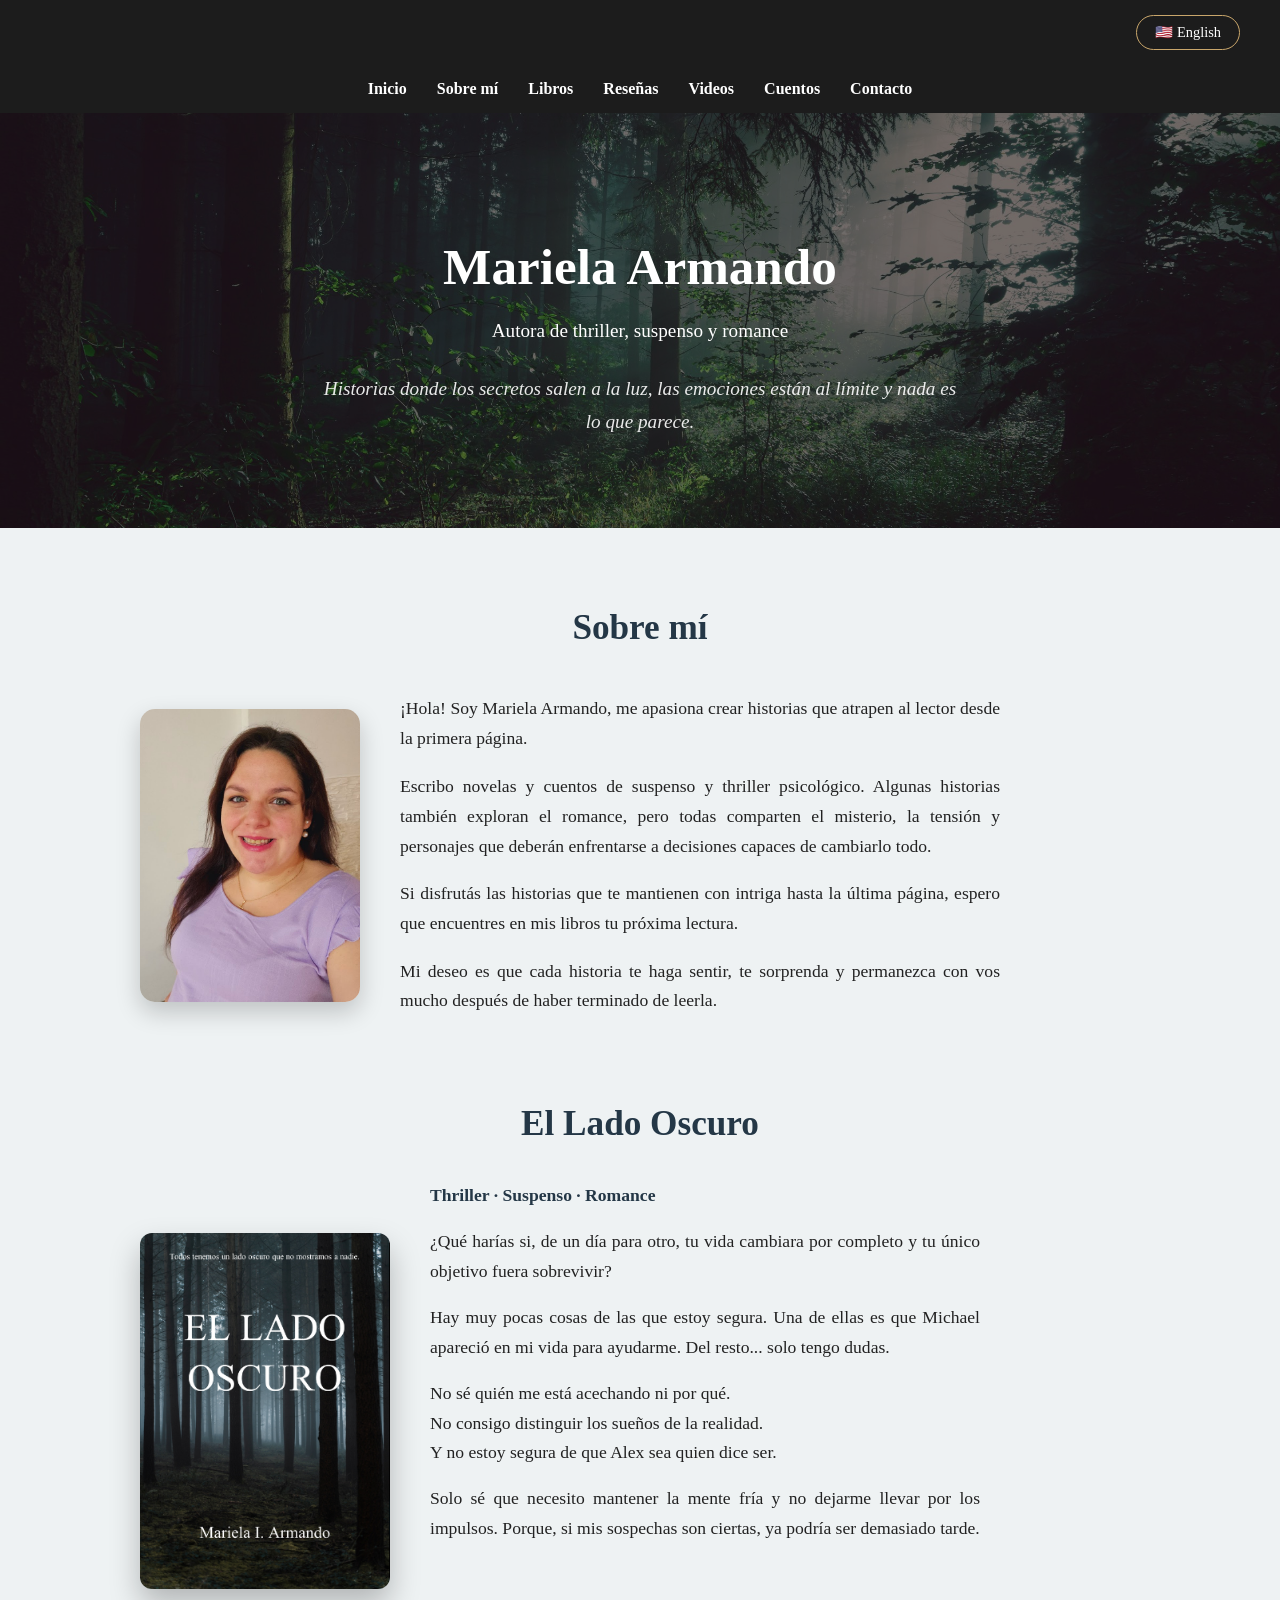
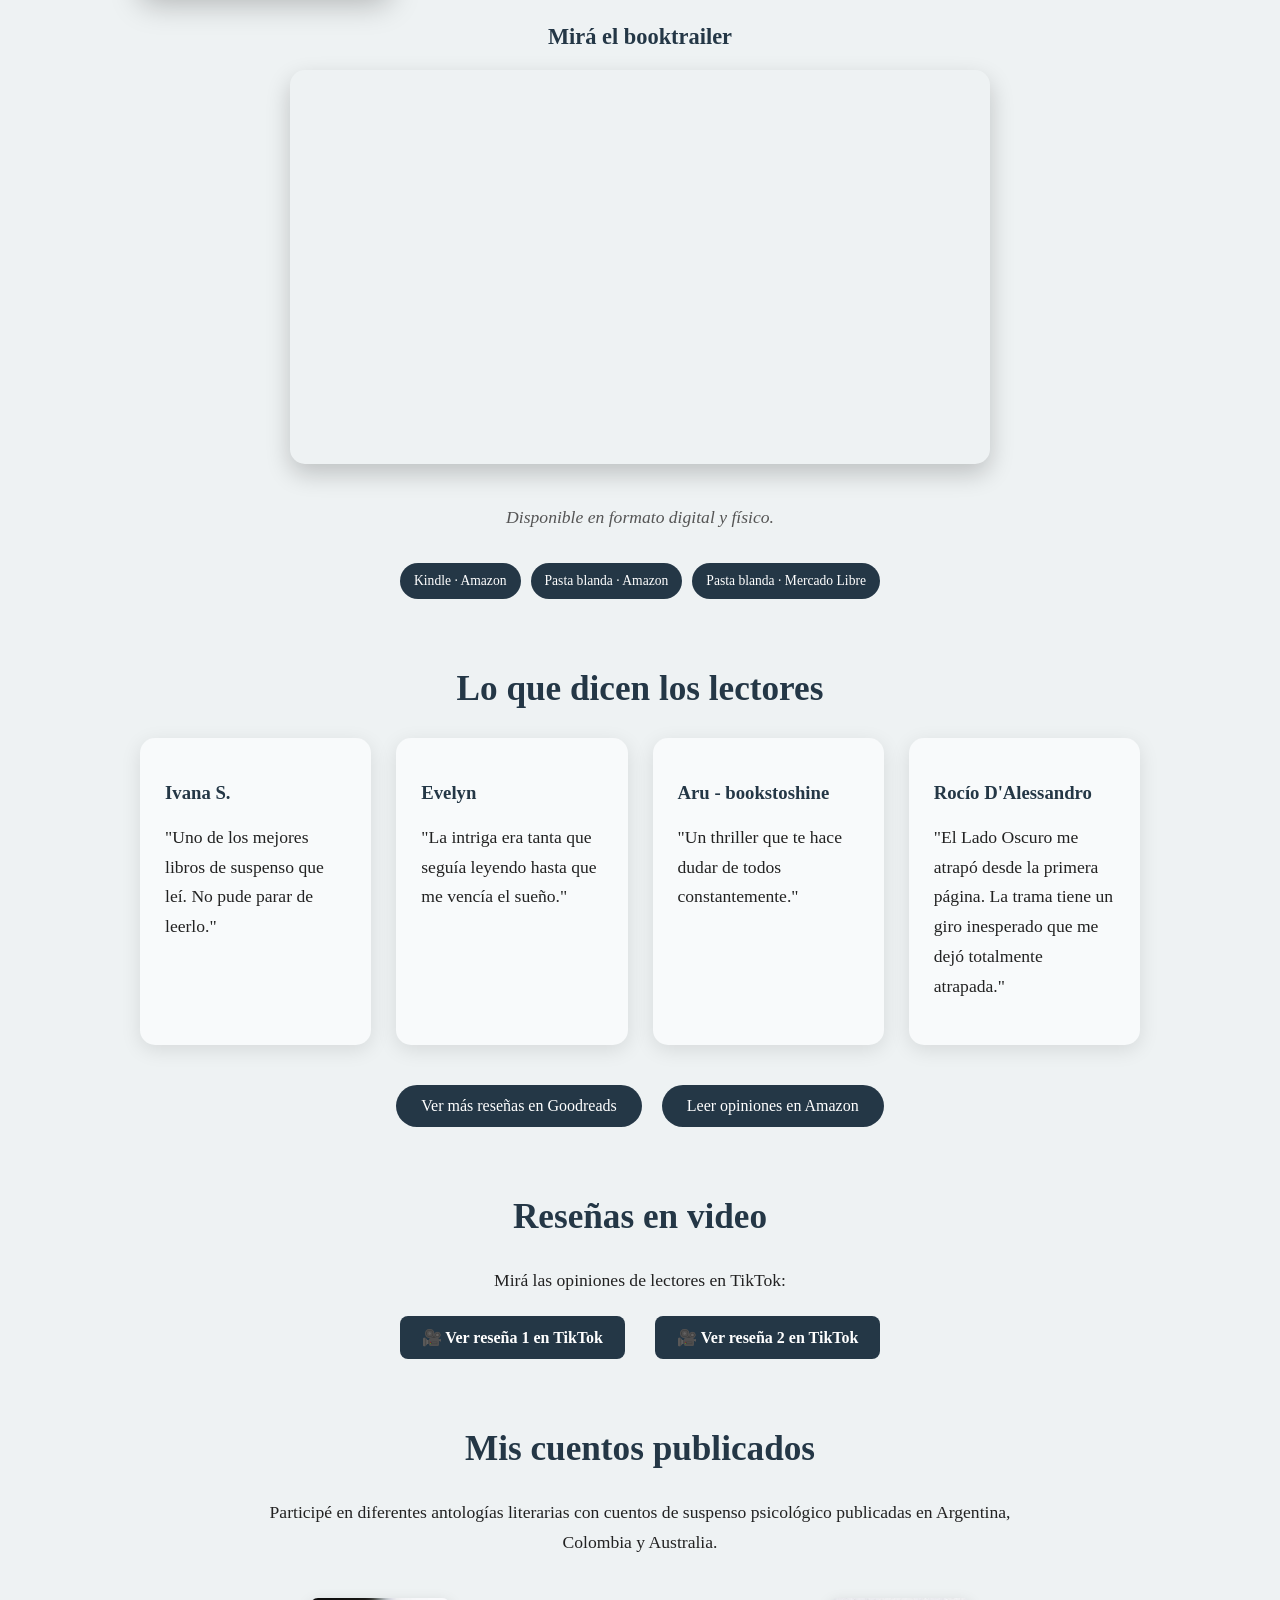
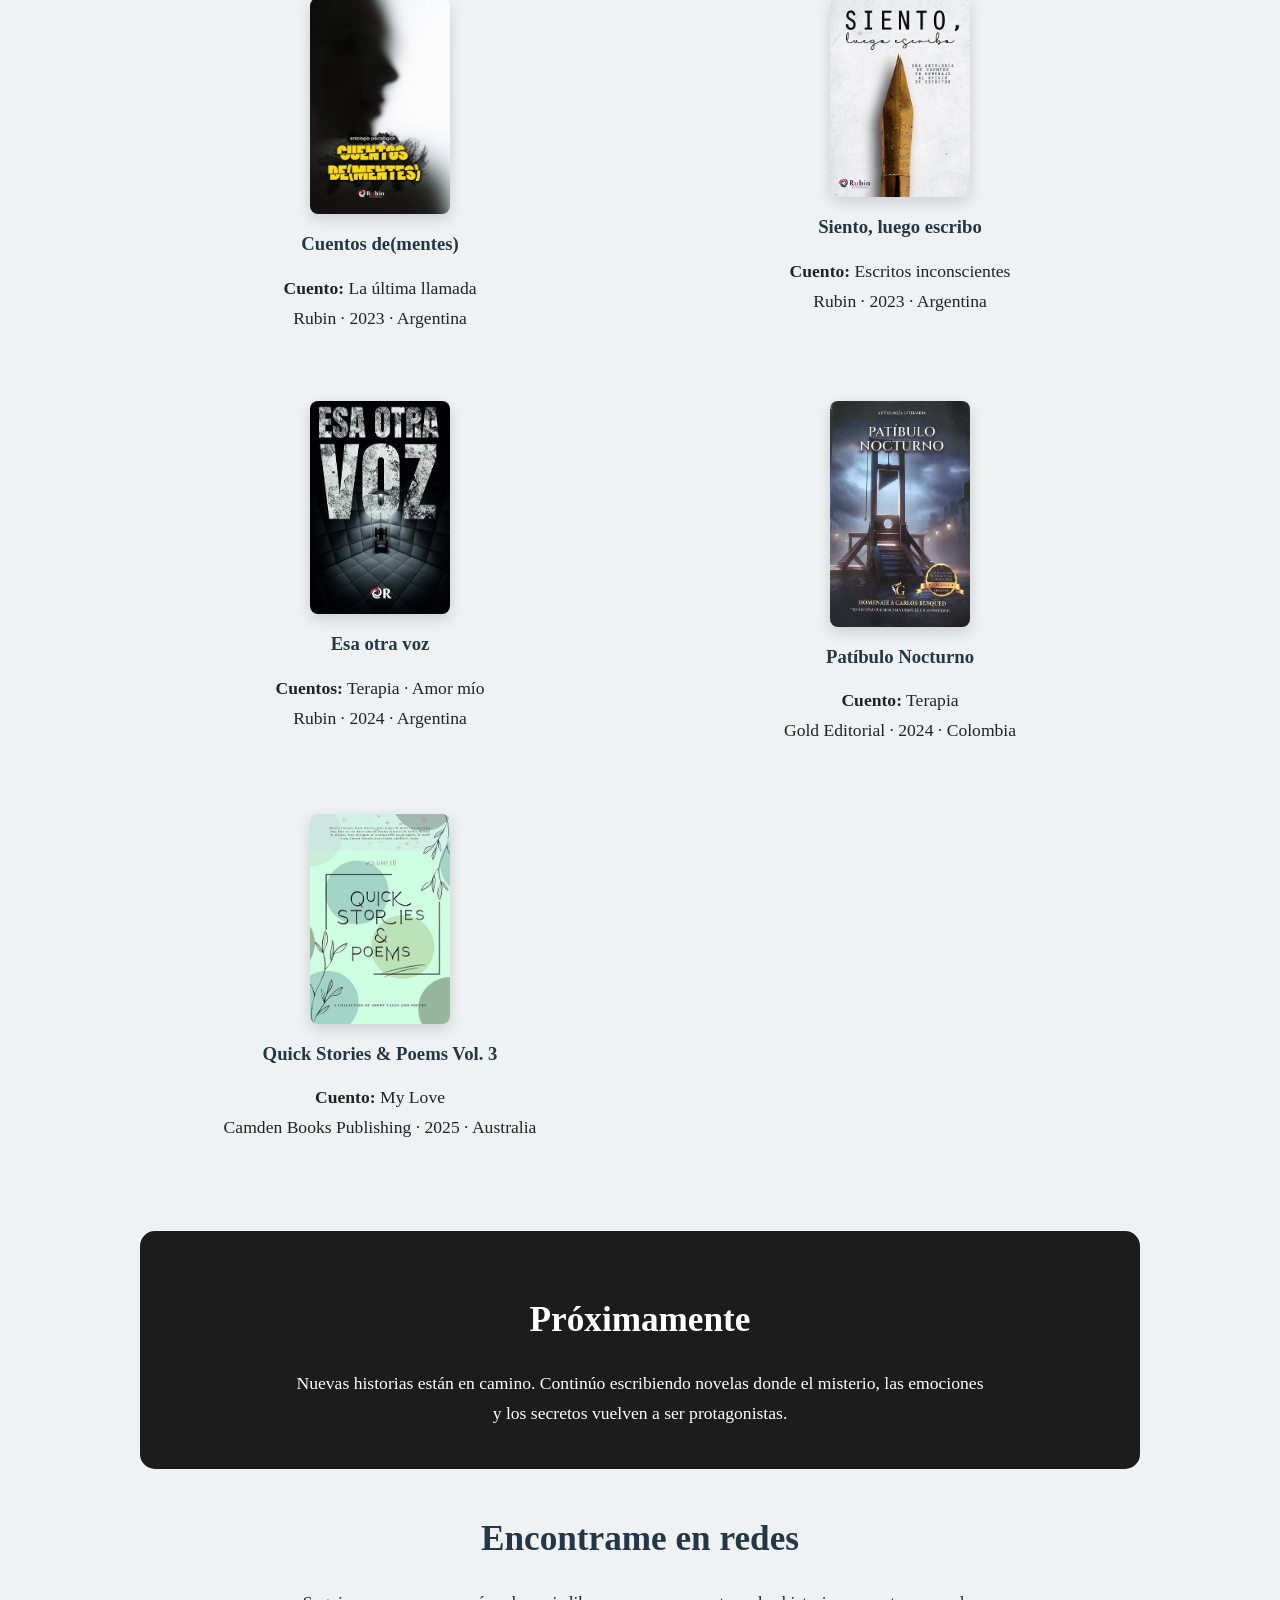
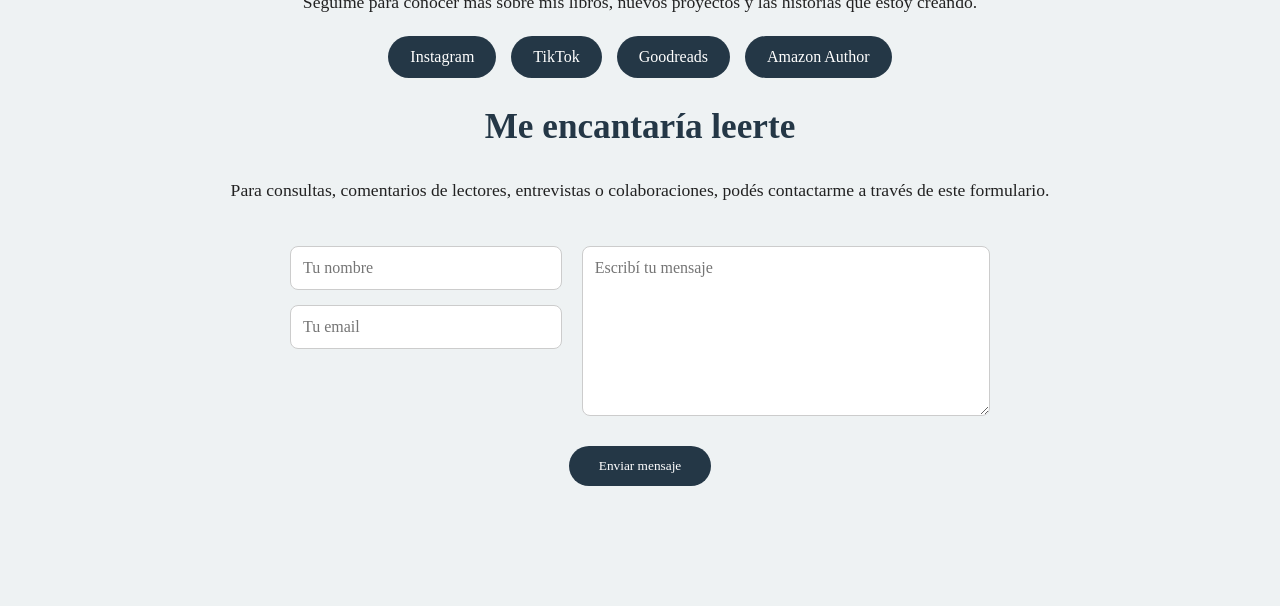
==== index.html @ 8d860f8a "Updated URLs to custom domain" ====
<!DOCTYPE html>
<html lang="es">

<head>

    <meta charset="UTF-8">
    <meta name="viewport" content="width=device-width, initial-scale=1.0">

    <title>Mariela I. Armando | Autora de Thriller, Suspenso y Romance</title>

    <meta name="description" content="Mariela I. Armando es autora argentina de thriller, suspenso y romance. Descubrí sus novelas, cuentos publicados y nuevas historias, incluyendo El Lado Oscuro.">

    <meta name="keywords" content="Mariela I. Armando, Mariela Armando, autora argentina, thriller, suspenso, romance, El Lado Oscuro, novelas de suspenso">

    <meta name="author" content="Mariela I. Armando">

    <meta name="google-site-verification" content="ZKe4XZ2IdWxRvlAnwial1uZt_1R4l8vELTqtwnKe09A" />

    <link rel="icon" type="image/png" href="images/favicon.png">

    <link rel="stylesheet" href="style.css">


    <!-- Open Graph -->
    <meta property="og:type" content="website">
    <meta property="og:title" content="Mariela I. Armando | Autora de Thriller, Suspenso y Romance">
    <meta property="og:description" content="Conocé los libros, cuentos y novedades de Mariela I. Armando, autora argentina de thriller, suspenso y romance.">
    <meta property="og:url" content="https://marielaarmando.com/">
    <meta property="og:image" content="https://marielaarmando.com/images/portada.png">
    <meta property="og:locale" content="es_AR">


    <!-- Twitter/X -->
    <meta name="twitter:card" content="summary_large_image">
    <meta name="twitter:title" content="Mariela I. Armando | Autora de Thriller, Suspenso y Romance">
    <meta name="twitter:description" content="Autora argentina de thriller, suspenso y romance. Descubrí sus novelas y cuentos publicados.">
    <meta name="twitter:image" content="https://marielaarmando.com/images/portada.png">


    <!-- Schema.org Author -->
    <script type="application/ld+json">
    {
      "@context": "https://schema.org",
      "@type": "Person",
      "name": "Mariela I. Armando",
      "url": "https://marielaarmando.com/",
      "image": "https://marielaarmando.com/images/MarielaArmando.jpg",
      "sameAs": [
  "https://www.instagram.com/escritoramarielaarmando/",
  "https://www.tiktok.com/@marielaarmando"
],
      "jobTitle": "Author",
      "description": "Autora argentina de thriller, suspenso y romance.",
      "knowsAbout": [
        "Thriller",
        "Suspenso psicológico",
        "Romance"
      ],
      "hasOccupation": {
  "@type": "Occupation",
  "name": "Author"
}
    }
    </script>
<!-- Schema.org Book -->
<script type="application/ld+json">
{
  "@context": "https://schema.org",
  "@type": "Book",
  "name": "El Lado Oscuro",
  "author": {
    "@type": "Person",
    "name": "Mariela I. Armando",
    "url": "https://marielaarmando.com/"
  },
  "inLanguage": "es",
  "genre": [
    "Thriller",
    "Suspenso psicológico",
    "Romance"
  ],
  "image": "https://marielaarmando.com/images/portada.png",
  "url": "https://marielaarmando.com/"
}
</script>

</head>

<body>

<div class="idioma">

    <a href="english.html">
        🇺🇸 English
    </a>

</div>

<nav class="menu">

    <a href="#inicio">Inicio</a>
    <a href="#sobre-mi">Sobre mí</a>
    <a href="#libros">Libros</a>
    <a href="#resenas">Reseñas</a>
    <a href="#videos">Videos</a>
    <a href="#cuentos">Cuentos</a>
    <a href="#contacto">Contacto</a>

</nav>

<header id="inicio">
    
    <h1>Mariela Armando</h1>

    <p>Autora de thriller, suspenso y romance</p>

    <p class="frase">
        Historias donde los secretos salen a la luz,
        las emociones están al límite y nada es lo que parece.
    </p>
</header>

<main>

<section id="sobre-mi" class="sobre-mi">

    <h2>Sobre mí</h2>
    

    <div class="autora">

        <img src="images/MarielaArmando.jpg"
             alt="Mariela Armando, autora"
             class="foto-autora">

        <div class="texto-autora">

<p> ¡Hola! Soy Mariela Armando, me apasiona crear historias que atrapen al lector desde la primera página. </p>
<p>
    Escribo novelas y cuentos de suspenso y thriller psicológico. Algunas historias también exploran el romance, pero todas comparten el misterio, la tensión y personajes que deberán enfrentarse a decisiones capaces de cambiarlo todo.
</p>

<p>
    Si disfrutás las historias que te mantienen con intriga hasta la última página, espero que encuentres en mis libros tu próxima lectura.
</p>

<p>
    Mi deseo es que cada historia te haga sentir, te sorprenda y permanezca con vos mucho después de haber terminado de leerla.
</p>

</div>



    </div>

</section>



<section id="libros" class="libros">

    <h2>El Lado Oscuro</h2>

    <div class="libro">

        <img src="images/portada.png"
             alt="Portada de El Lado Oscuro"
             class="portada">

        <div class="info-libro">

            <p class="genero">
                Thriller · Suspenso · Romance
            </p>

            <p>
    ¿Qué harías si, de un día para otro, tu vida cambiara por completo y tu único objetivo fuera sobrevivir?
</p>

<p>
    Hay muy pocas cosas de las que estoy segura. Una de ellas es que Michael apareció en mi vida para ayudarme. Del resto... solo tengo dudas.
</p>

<p>
    No sé quién me está acechando ni por qué.<br>
    No consigo distinguir los sueños de la realidad.<br>
    Y no estoy segura de que Alex sea quien dice ser.
</p>

<p>
    Solo sé que necesito mantener la mente fría y no dejarme llevar por los impulsos. Porque, si mis sospechas son ciertas, ya podría ser demasiado tarde.
</p>

        </div>

    </div>

    <div class="booktrailer">

        <h3>Mirá el booktrailer</h3>

        <div class="video-container">

            <iframe
                src="https://www.youtube.com/embed/WR-o4Xqgzp0"
                title="Booktrailer El Lado Oscuro"
                allowfullscreen>
            </iframe>

        </div>

    </div>

    <p class="formato">
        Disponible en formato digital y físico.
    </p>

    <div class="botones">

        <a href="https://www.amazon.com/Mariela-I-Armando-ebook/dp/B09SFQJZTN?ref_=ast_author_dp_rw&th=1&psc=1"
           target="_blank"
           class="boton">
            Kindle · Amazon
        </a>

        <a href="https://www.amazon.com/-/es/Lado-Oscuro-Spanish-Mariela-Armando/dp/9878832988"
           target="_blank"
           class="boton">
            Pasta blanda · Amazon
        </a>

        <a href="https://articulo.mercadolibre.com.ar/MLA-1123917223-el-lado-oscuro-mariela-i-armando-libro-_JM"
           target="_blank"
           class="boton">
            Pasta blanda · Mercado Libre
        </a>

    </div>

</section>

<section id="resenas" class="reseñas">

    <h2>Lo que dicen los lectores</h2>

    <div class="tarjetas">

        <div class="resena">

            <h3>Ivana S.</h3>

            <p>
                "Uno de los mejores libros de suspenso que leí.
                No pude parar de leerlo."
            </p>

        </div>

        <div class="resena">

            <h3>Evelyn</h3>

            <p>
                "La intriga era tanta que seguía leyendo
                hasta que me vencía el sueño."
            </p>

        </div>

        <div class="resena">

            <h3>Aru - bookstoshine</h3>

            <p>
                "Un thriller que te hace dudar de todos constantemente."
            </p>

        </div>

        <div class="resena">

            <h3>Rocío D'Alessandro</h3>

            <p>
                "El Lado Oscuro me atrapó desde la primera página.
                La trama tiene un giro inesperado que me dejó totalmente atrapada."
            </p>

        </div>

    </div>

    <div class="botones-resenas">

        <a href="https://www.goodreads.com/book/show/60380255-el-lado-oscuro?from_search=true&from_srp=true&qid=ZBNtLjr5cd&rank=1"
           target="_blank">
            Ver más reseñas en Goodreads
        </a>

        <a href="https://www.amazon.com/-/es/portal/customer-reviews/B09SFQJZTN/ref=cm_cr_dp_d_show_all_top?_encoding=UTF8&ie=UTF8&reviewerType=all_reviews"
           target="_blank">
            Leer opiniones en Amazon
        </a>

    </div>

</section>



<section id="videos" class="videos">

    <h2>Reseñas en video</h2>

    <p>
        Mirá las opiniones de lectores en TikTok:
    </p>

    <div class="video-links">

    <a href="https://vt.tiktok.com/ZSXbWQg7C/" target="_blank">
        🎥 Ver reseña 1 en TikTok
    </a>

    <a href="https://vt.tiktok.com/ZSXbWntJS/" target="_blank">
        🎥 Ver reseña 2 en TikTok
    </a>

</div>

</section>

<section id="cuentos" class="antologias">

    <h2>Mis cuentos publicados</h2>

    <p class="intro-antologias">
        Participé en diferentes antologías literarias con cuentos de suspenso psicológico publicadas en Argentina, Colombia y Australia.
    </p>

<div class="grid-antologias">

        <div class="antologia">

    <img src="images/antologia1.jpg" alt="Cuentos de(mentes)">

    <div class="info-antologia">

        <h3>Cuentos de(mentes)</h3>

        <p>
            <strong>Cuento:</strong> La última llamada<br>
            Rubin · 2023 · Argentina
        </p>

    </div>

</div>


        <div class="antologia">

            <img src="images/antologia2.jpg" alt="Siento, luego escribo">

            <div class="info-antologia">

                <h3>Siento, luego escribo</h3>

                <p>
                    <strong>Cuento:</strong> Escritos inconscientes<br>
                    Rubin · 2023 · Argentina
                </p>

            </div>

        </div>


        <div class="antologia">

            <img src="images/antologia3.jpg" alt="Esa otra voz">

            <div class="info-antologia">

                <h3>Esa otra voz</h3>

                <p>
                    <strong>Cuentos:</strong> Terapia · Amor mío<br>
                    Rubin · 2024 · Argentina
                </p>

            </div>

        </div>


        <div class="antologia">

            <img src="images/antologia4.jpeg" alt="Patíbulo Nocturno">

            <div class="info-antologia">

                <h3>Patíbulo Nocturno</h3>

                <p>
                    <strong>Cuento:</strong> Terapia<br>
                    Gold Editorial · 2024 · Colombia
                </p>

            </div>

        </div>


        <div class="antologia">

            <img src="images/antologia5.jpg" alt="Quick Stories & Poems Vol. 3">

            <div class="info-antologia">

                <h3>Quick Stories & Poems Vol. 3</h3>

                <p>
                    <strong>Cuento:</strong> My Love<br>
                    Camden Books Publishing · 2025 · Australia
                </p>

            </div>

        </div>

    </div>

</section>



<section class="proximamente">

    <h2>Próximamente</h2>

    <p>
        Nuevas historias están en camino.
        Continúo escribiendo novelas donde el misterio,
        las emociones y los secretos vuelven a ser protagonistas.
    </p>

</section>



<section id="contacto" class="contacto">
    
    <h2>Encontrame en redes</h2>

    <p>
        Seguime para conocer más sobre mis libros,
        nuevos proyectos y las historias que estoy creando.
    </p>

    <div class="redes">

        <a href="https://www.instagram.com/escritoramarielaarmando/" target="_blank">
            Instagram
        </a>

        <a href="https://www.tiktok.com/@marielaarmando" target="_blank">
            TikTok
        </a>

        <a href="https://www.goodreads.com/author/show/22955194.Mariela_I_Armando" target="_blank">
            Goodreads
        </a>

        <a href="https://www.amazon.com/-/es/stores/author/B09SGN73T6/about?ccs_id=977a9b7e-b31d-41c1-aaa5-a99280cfdf26" target="_blank">
            Amazon Author
        </a>

    </div>


    <h2>Me encantaría leerte</h2>

    <p>
        Para consultas, comentarios de lectores, entrevistas o colaboraciones, 
        podés contactarme a través de este formulario.
    </p>


    <form id="formulario-contacto">


    <div class="formulario-contenedor">

        <div class="datos-contacto">

            <input 
            type="text" 
            name="nombre" 
            placeholder="Tu nombre"
            required>

            <input 
            type="email" 
            name="email" 
            placeholder="Tu email"
            required>

        </div>


        <textarea 
        name="mensaje"
        placeholder="Escribí tu mensaje"
        rows="8"
        required></textarea>

    </div>


    <button type="submit">
    Enviar mensaje
</button>

<p id="mensaje-enviado" class="mensaje-enviado">
    ¡Gracias por escribirme! Tu mensaje llegó correctamente.
</p>

</form>


</section>

</main>

<script>

const formulario = document.getElementById("formulario-contacto");

formulario.addEventListener("submit", async function(event) {

    event.preventDefault();

    const datos = new FormData(formulario);

    const respuesta = await fetch(
        "https://formspree.io/f/xdaqpnvq",
        {
            method: "POST",
            body: datos,
            headers: {
                "Accept": "application/json"
            }
        }
    );

    if (respuesta.ok) {

        formulario.reset();

        document.getElementById("mensaje-enviado").style.display = "block";

    }

});

</script>

</body>

</html>
---- style.css ----
body {
    margin: 0;
    font-family: Georgia, serif;
    background-color: #eef2f3; 
    color: #222;
}


header {
    background-image: linear-gradient(
        rgba(0,0,0,.55),
        rgba(0,0,0,.55)
    ),
    url("images/bosque_oscuro.jpg");

    background-size: cover;
    background-position: center;

    color: white;
    text-align: center;
    padding: 90px 20px;
}


header h1 {
    font-size: 3.2rem;
    margin-bottom: 10px;
}


header p {
    font-size: 1.2rem;
}


.frase {
    max-width: 650px;
    margin: 25px auto 0;
    font-style: italic;
    opacity: .9;
}


main {
    max-width: 1000px;
    margin: auto;
    padding: 50px 20px;
}


section {
    margin-bottom: 70px;
}


h2 {
    color: #243746;
    font-size: 2.2rem;
    text-align: center;
}


p {
    line-height: 1.7;
    font-size: 1.1rem;
}


/* LIBRO */

.libro {
    display: flex;
    align-items: flex-start;
    gap: 40px;
}


.portada {
    width: 250px;
    border-radius: 12px;
    box-shadow: 0 15px 30px rgba(0,0,0,.25);
    margin-top: 60px;
}


.info-libro {
    flex: 1;
    max-width: 550px;
    display: flex;
    flex-direction: column;
}
.info-libro p {
    margin: 8px 0;
    text-align: justify;
}

.info-libro h3 {
    font-size: 2rem;
}

.genero {
    color: #243746;
    font-weight: bold;
    text-align: center;
    width: 100%;
}


/* BOTONES */

.botones {
    margin-top: 30px;
    display: flex;
    gap: 10px;
    justify-content: center;
    flex-wrap: nowrap;
}


.boton {
    display: inline-block;
    background-color: #243746;
    color: white;
    padding: 10px 14px;
    border-radius: 25px;
    text-decoration: none;
    text-align: center;
    font-size: 0.85rem;
}


.boton:hover {
    opacity: .8;
}

/* RESEÑAS */

.tarjetas {
    display: flex;
    gap: 25px;
}


.resena {
    background:#f8fafb;
    padding:25px;
    border-radius:15px;
    box-shadow:0 5px 20px rgba(0,0,0,.1);
    flex:1;
}


.resena h3 {
    color:#243746;
}



/* VIDEOS */

.videos {
    text-align: center;
}

.videos a {
    color:#243746;
    font-weight:bold;
}


.proximamente {
    background-color: #1c1c1c;
    color: white;
    padding: 40px;
    border-radius: 15px;
    text-align: center;
    margin-bottom: 50px;
}

.proximamente h2 {
    color: white;
}

.proximamente p {
    max-width: 700px;
    margin: auto;
    color: white;
}

/* ANTOLOGÍAS */
.intro-antologias {
    text-align: center;
    max-width: 750px;
    margin: 0 auto 40px;
}

.grid-antologias {
    display: grid;
    grid-template-columns: repeat(2, 1fr);
    gap: 50px 40px;
    margin-top: 40px;
}

.antologia {
    text-align: center;
}

.antologia img {
    width: 140px;
    height: auto;
    border-radius: 8px;
    box-shadow: 0 5px 15px rgba(0,0,0,.15);
}

.info-antologia h3 {
    margin-top: 15px;
    color: #243746;
}

.info-antologia p {
    margin-top: 10px;
}

/* CONTACTO */

.contacto {
    text-align: center;
}

/* REDES */

.redes {
    display: flex;
    justify-content: center;
    gap: 15px;
    flex-wrap: wrap;
}


.redes a {
    background-color: #243746;
    color: white;
    padding: 12px 22px;
    border-radius: 25px;
    text-decoration: none;
}


.redes a:hover {
    opacity: .8;
}.botones-resenas {
    margin-top: 40px;
    display: flex;
    justify-content: center;
    gap: 20px;
    flex-wrap: wrap;
}


.botones-resenas a {
    background-color: #243746;
    color: white;
    padding: 12px 25px;
    border-radius: 25px;
    text-decoration: none;
}


.botones-resenas a:hover {
    opacity: .8;
}.formato {
    font-style: italic;
    color: #555;
    text-align: center;

}.autora {
    display: flex;
    gap: 40px;
    align-items: center;
}


.foto-autora {
    width: 220px;
    border-radius: 15px;
    box-shadow: 0 10px 25px rgba(0,0,0,.2);
}


.texto-autora {
    max-width: 600px;
    text-align: justify;
}
/* BOOKTRAILER */

.booktrailer {
    margin: 35px 0;
    text-align: center;
}

.booktrailer h3 {
    color: #243746;
    margin-bottom: 20px;
    font-size: 1.4rem;
}

.video-container {
    width: 100%;
    max-width: 700px;
    margin: 0 auto;
    aspect-ratio: 16 / 9;
}

.video-container iframe {
    width: 100%;
    height: 100%;
    border: none;
    border-radius: 15px;
    box-shadow: 0 10px 25px rgba(0,0,0,.2);
}


/* CELULAR */

@media (max-width: 700px) {

    .libro {
    flex-direction: column;
    align-items: center;
    text-align: center;
}

.info-libro {
    width: 100%;
    text-align: center;
}
    .portada {
    margin: 0 auto;
    }
.info-libro .genero {
    text-align: center;
    width: 100%;
}
    .autora {
        flex-direction: column;
        text-align: center;
    }


    .tarjetas {
        flex-direction: column;
    }


    h2 {
        text-align: center;
    }


    .botones {
        justify-content: center;
        flex-direction: column;
        align-items: center;
    }


    .boton {
        display: block;
        margin-bottom: 15px;
        width: 80%;
    }


    .videos,
    .contacto,
    .redes {
        text-align: center;
        justify-content: center;
    }

    .grid-antologias {
        grid-template-columns: 1fr;
    }

    .antologia {
    text-align: center;
}


    .antologia img {
        width: 150px;
    }


    .botones-resenas {
        justify-content: center;
        flex-direction: column;
        align-items: center;
    }
.video-container {
    max-width: 100%;
}


.formulario-contenedor {
    flex-direction: column;
    align-items: center;

}

.datos-contacto,
.formulario-contenedor textarea {
    width: 100%;
    max-width: 500px;

}

.menu {
    display: flex;
    flex-wrap: wrap;
    justify-content: center;

    column-gap: 18px;
    row-gap: 0;

    padding: 6px 10px;
}

.menu a {
    font-size: 15px;
    line-height: 1;
    padding: 0;
}
}



.video-links {
    display: flex;
    justify-content: center;
    gap: 30px;
    flex-wrap: wrap;
    margin-top: 20px;
}

.video-links a {
    background: #243746;
    color: white;
    text-decoration: none;
    padding: 12px 22px;
    border-radius: 8px;
    font-weight: bold;
    transition: 0.3s;
}

.video-links a:hover {
    transform: translateY(-3px);
    opacity: 0.9;
}
.contacto form {
    margin-top: 40px;
}
.formulario-contenedor {
    display: flex;
    gap: 20px;
    max-width: 700px;
    margin: 30px auto;
}


.datos-contacto {
    display: flex;
    flex-direction: column;
    gap: 15px;
    width: 40%;
}


.formulario-contenedor textarea {
    width: 60%;
}


.contacto input,
.contacto textarea {
    padding: 12px;
    font-family: Georgia, serif;
    font-size: 1rem;
    border-radius: 8px;
    border: 1px solid #ccc;
    box-sizing: border-box;
}


.contacto button {
    display: block;
    margin: 20px auto 0;
    background-color: #243746;
    color: white;
    border: none;
    padding: 12px 30px;
    border-radius: 25px;
    cursor: pointer;
    font-family: Georgia, serif;
}


.contacto button:hover {
    opacity: .8;
}
.mensaje-gracias {
    display: none;
    margin-top: 25px;
    color: #243746;
    font-weight: bold;
    text-align: center;
}
.gracias {
    min-height: 70vh;
    display: flex;
    flex-direction: column;
    justify-content: center;
    align-items: center;
    text-align: center;
    padding: 40px 20px;
}


.gracias h1 {
    color: #243746;
    font-size: 2.5rem;
}


.gracias p {
    max-width: 600px;
    margin: 20px auto 30px;
}

.mensaje-enviado {
    display: none;
    margin: 30px auto 0;
    max-width: 500px;
    background: #f8fafb;
    padding: 25px;
    border-radius: 15px;
    box-shadow: 0 5px 20px rgba(0,0,0,.1);
    color: #243746;
    font-weight: bold;
    text-align: center;
}
/* MENU DE NAVEGACION */

.menu {
    display: flex;
    justify-content: center;
    gap: 30px;

    position: sticky;
    top: 0;
    z-index: 1000;

    background-color: #1c1c1c;
    padding: 15px;
}


.menu a {
    color: white;
    text-decoration: none;
    font-size: 1rem;
    font-weight: bold;
}


.menu a:hover {
    color: #c9a66b;
}
section {
    scroll-margin-top: 100px;
}
.idioma {
    text-align: right;
    padding: 15px 40px;
    background-color: #1c1c1c;
}

.idioma a {
    display: inline-block;
    padding: 8px 18px;
    border: 1px solid #c9a66b;
    border-radius: 20px;
    color: white;
    text-decoration: none;
    font-size: 0.9rem;
    transition: 0.3s;
}

.idioma a:hover {
    background-color: #c9a66b;
    color: #1c1c1c;
}
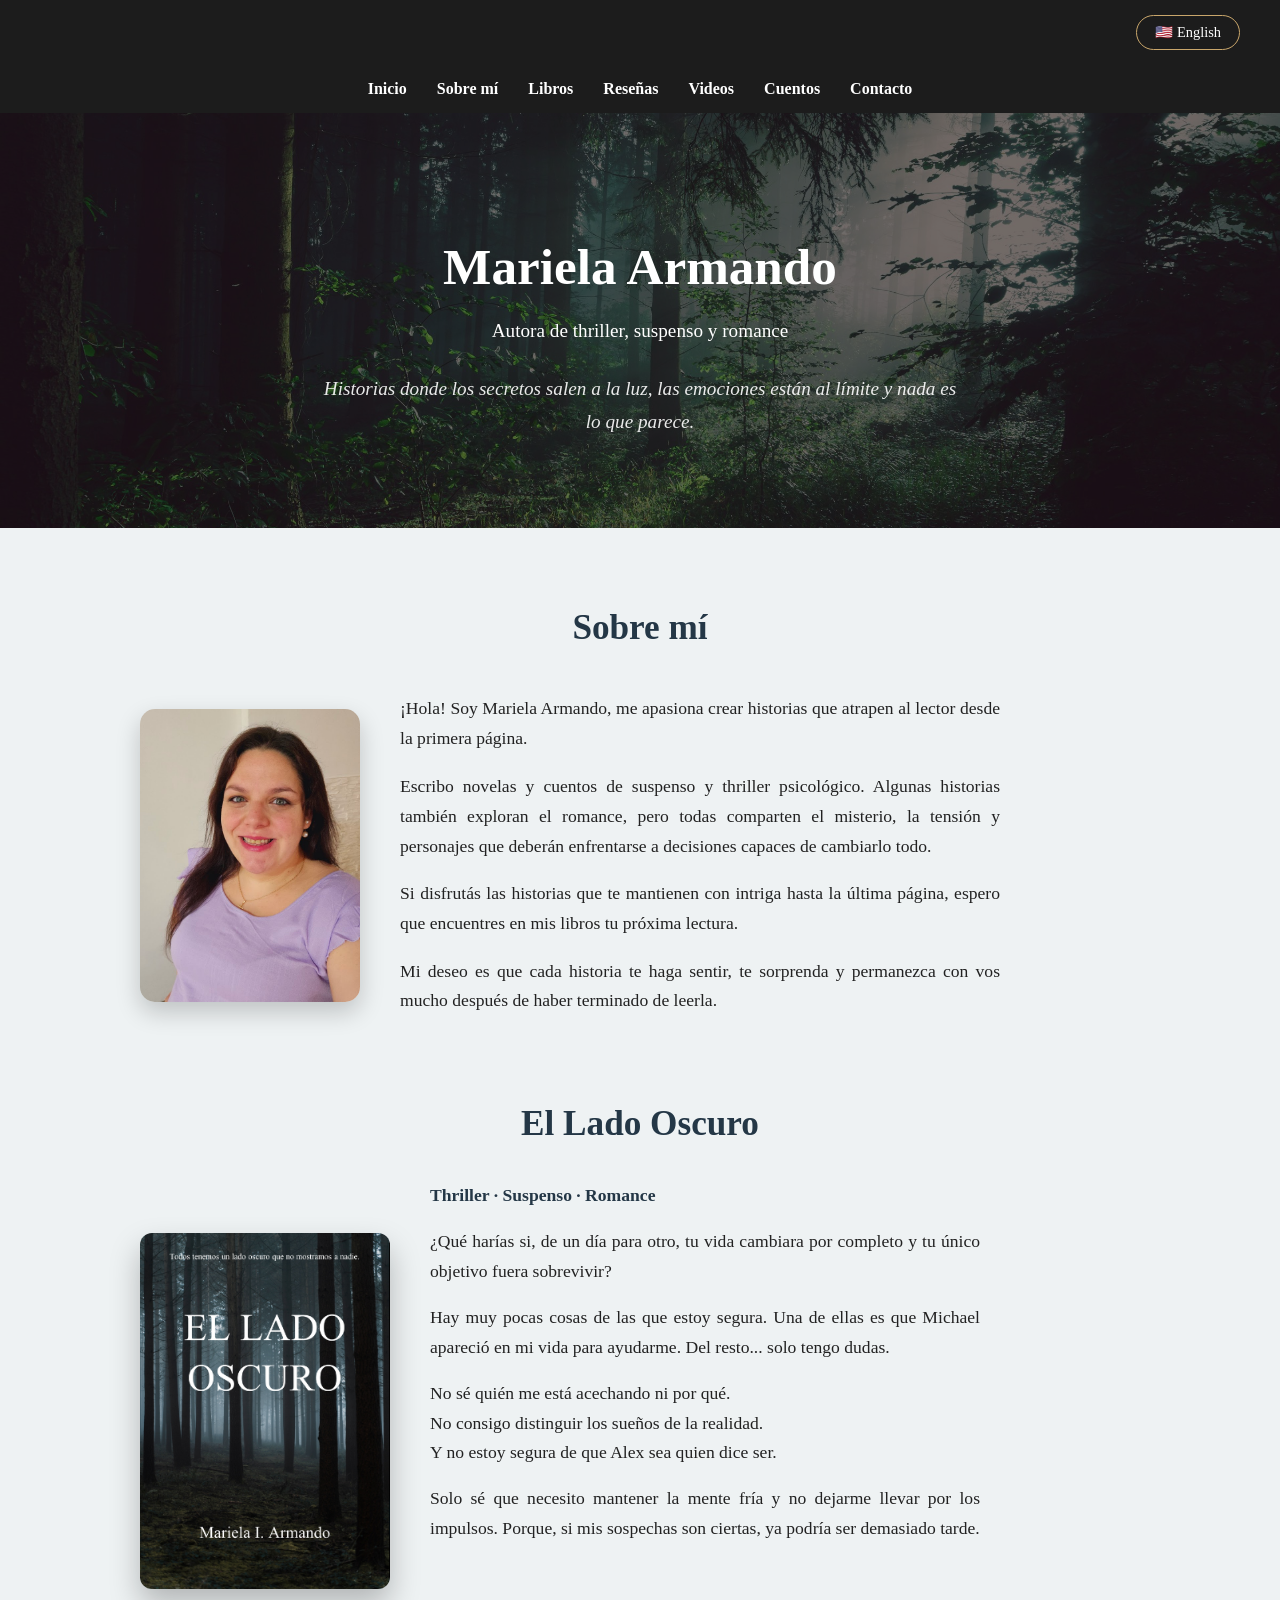
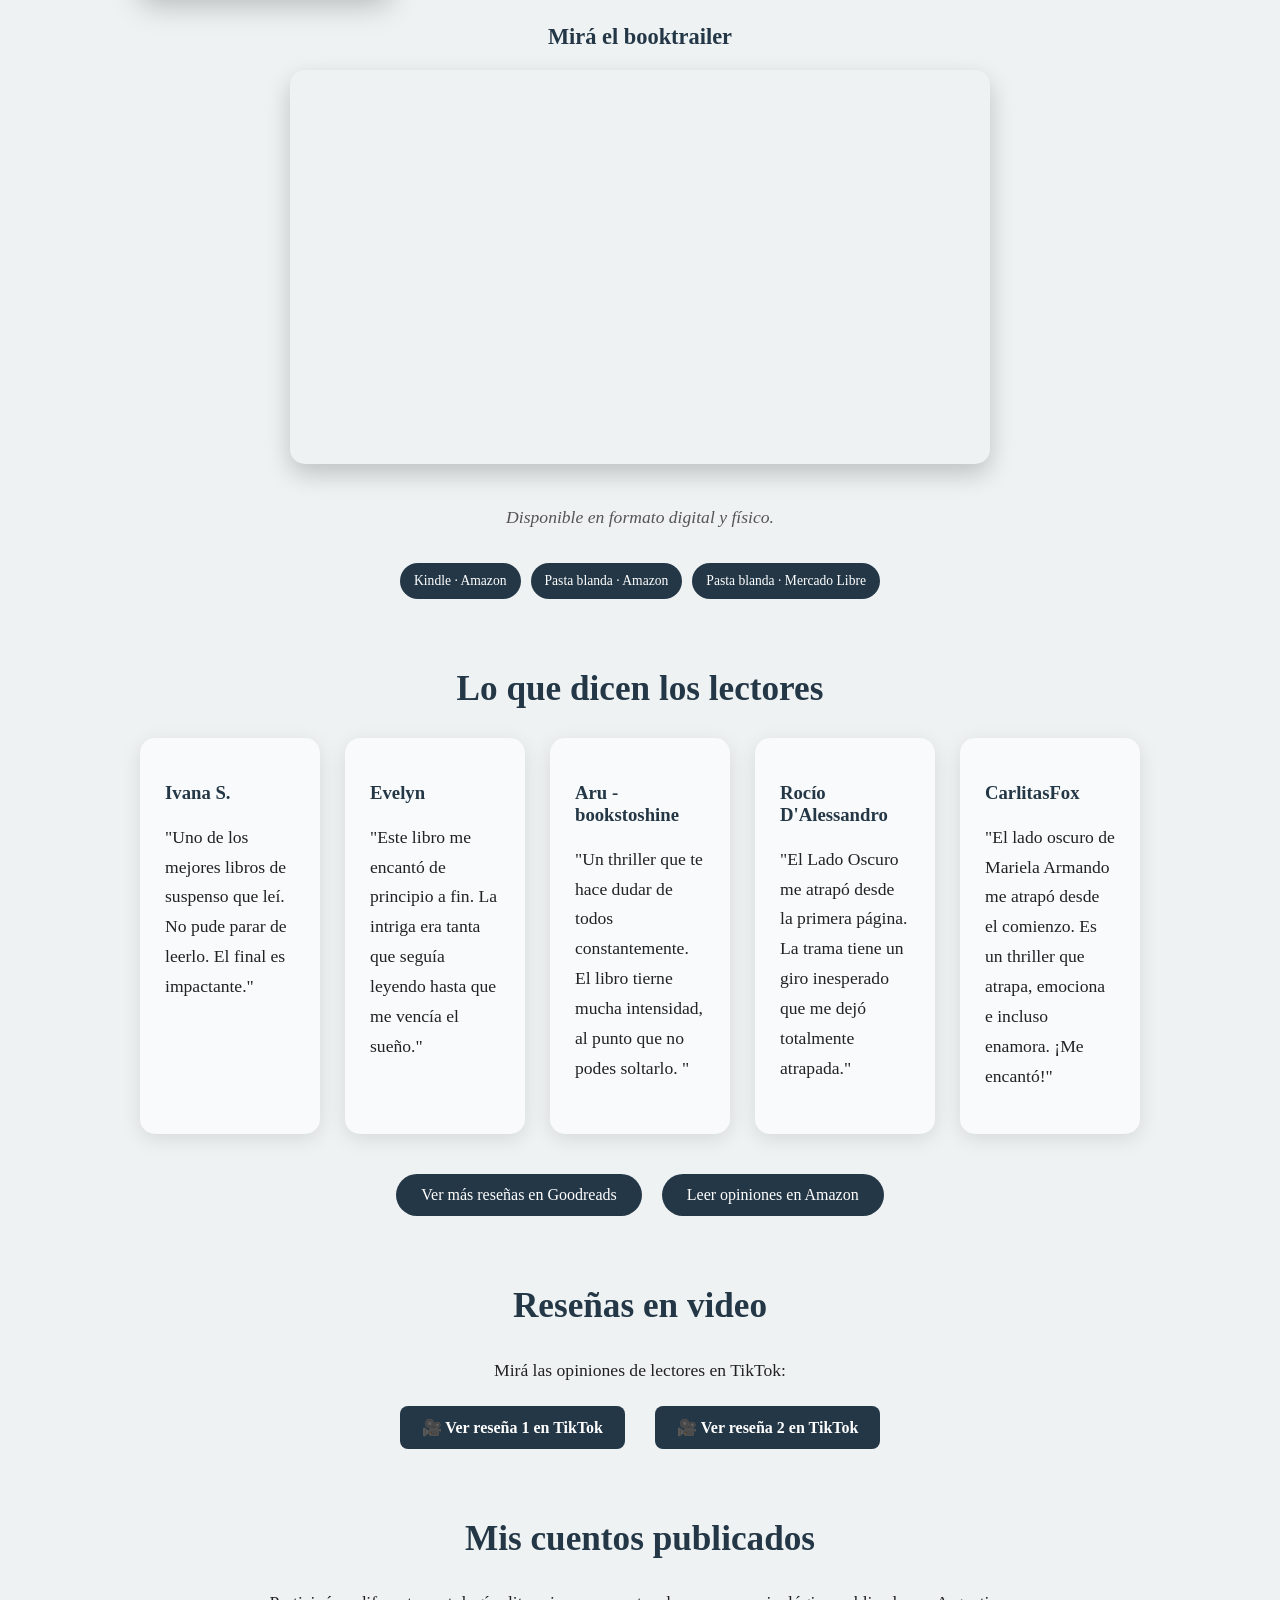
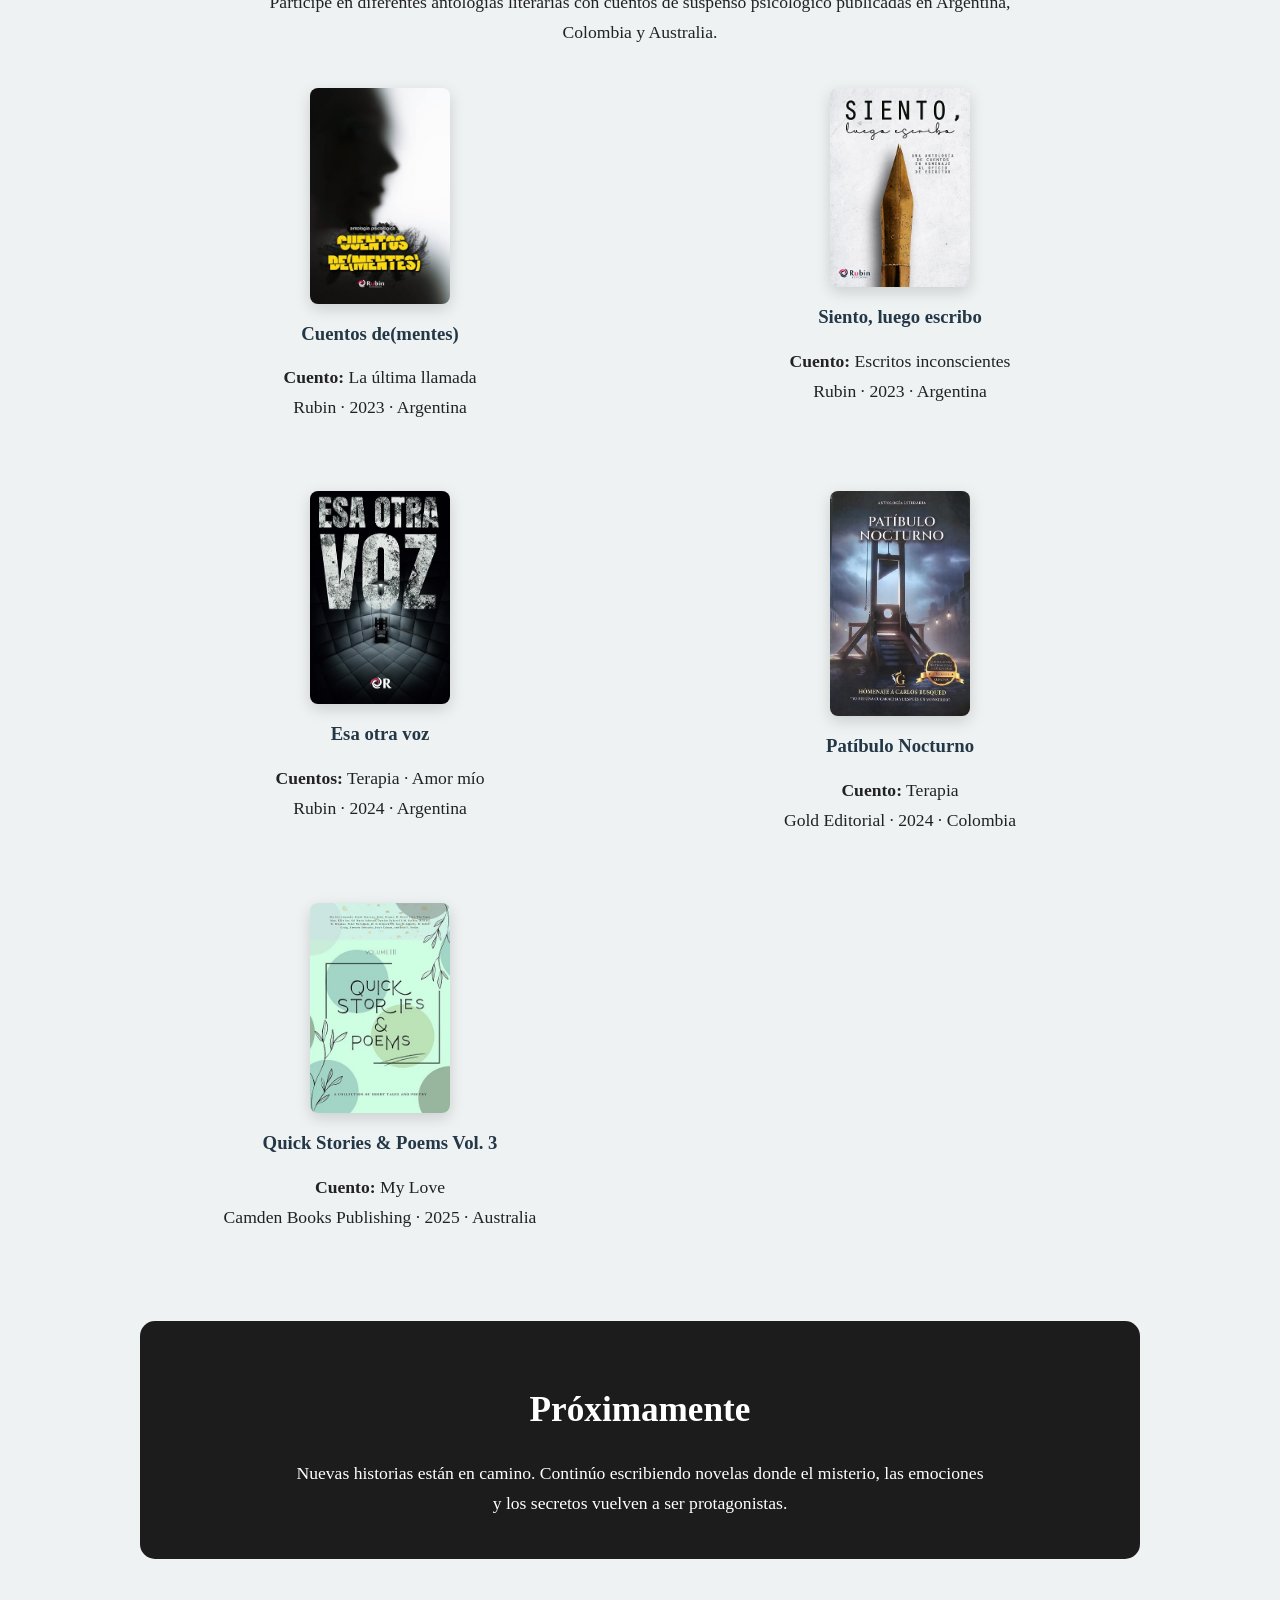
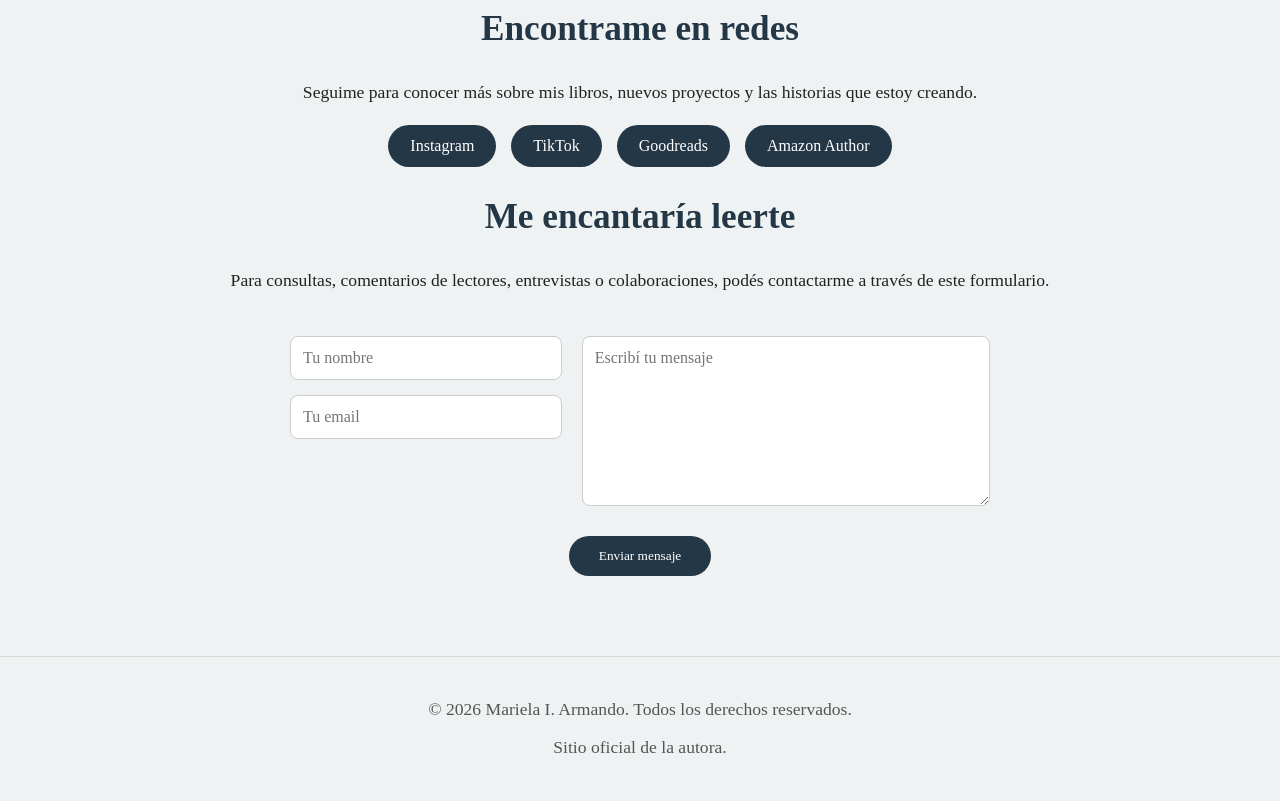
==== commit 879b64b6: "Added Carla review" ====
--- a/index.html
+++ b/index.html
@@ -14,7 +14,7 @@
 
     <meta name="author" content="Mariela I. Armando">
 
-    <meta name="google-site-verification" content="ZKe4XZ2IdWxRvlAnwial1uZt_1R4l8vELTqtwnKe09A" />
+    <meta name="google-site-verification" content="bD64Rhv15NtBojx0qWw99RXIhj-n0Cj--ecK77DSFeQ" />
 
     <link rel="icon" type="image/png" href="images/favicon.png">
 
@@ -26,7 +26,7 @@
     <meta property="og:title" content="Mariela I. Armando | Autora de Thriller, Suspenso y Romance">
     <meta property="og:description" content="Conocé los libros, cuentos y novedades de Mariela I. Armando, autora argentina de thriller, suspenso y romance.">
     <meta property="og:url" content="https://marielaarmando.com/">
-    <meta property="og:image" content="https://marielaarmando.com/images/portada.png">
+    <meta property="og:image" content="https://marielaarmando.com/images/author-social.jpeg">
     <meta property="og:locale" content="es_AR">
 
 
@@ -34,7 +34,7 @@
     <meta name="twitter:card" content="summary_large_image">
     <meta name="twitter:title" content="Mariela I. Armando | Autora de Thriller, Suspenso y Romance">
     <meta name="twitter:description" content="Autora argentina de thriller, suspenso y romance. Descubrí sus novelas y cuentos publicados.">
-    <meta name="twitter:image" content="https://marielaarmando.com/images/portada.png">
+    <meta name="twitter:image" content="https://marielaarmando.com/images/author-social.jpeg">
 
 
     <!-- Schema.org Author -->
@@ -252,7 +252,7 @@
 
             <p>
                 "Uno de los mejores libros de suspenso que leí.
-                No pude parar de leerlo."
+                No pude parar de leerlo. El final es impactante."
             </p>
 
         </div>
@@ -262,7 +262,7 @@
             <h3>Evelyn</h3>
 
             <p>
-                "La intriga era tanta que seguía leyendo
+                "Este libro me encantó de principio a fin. La intriga era tanta que seguía leyendo
                 hasta que me vencía el sueño."
             </p>
 
@@ -273,7 +273,8 @@
             <h3>Aru - bookstoshine</h3>
 
             <p>
-                "Un thriller que te hace dudar de todos constantemente."
+                "Un thriller que te hace dudar de todos constantemente. El libro tierne mucha intensidad, al punto que no podes soltarlo.
+"
             </p>
 
         </div>
@@ -288,6 +289,18 @@
             </p>
 
         </div>
+
+        <div class="resena">
+
+    <h3>CarlitasFox</h3>
+
+    <p>
+        "El lado oscuro de Mariela Armando me atrapó desde el comienzo.
+        Es un thriller que atrapa, emociona e incluso enamora.
+        ¡Me encantó!"
+    </p>
+
+</div>
 
     </div>
 
@@ -567,7 +580,15 @@
 
 </script>
 
+<footer>
+    <p>© 2026 Mariela I. Armando. Todos los derechos reservados.</p>
+    <p>Sitio oficial de la autora.</p>
+</footer>
+
 </body>
-
 </html>
 
+</body>
+
+</html>
+
--- a/style.css
+++ b/style.css
@@ -599,4 +599,20 @@
 .idioma a:hover {
     background-color: #c9a66b;
     color: #1c1c1c;
+}
+footer {
+    text-align: center;
+    padding: 30px 20px;
+    margin-top: 20px;
+    border-top: 1px solid #d8d8d8;
+    font-size: 0.9rem;
+    color: #555;
+}
+
+footer p {
+    margin: 8px 0;
+}
+.contacto {
+    padding-bottom: 10px;
+    margin-bottom: 0;
 }
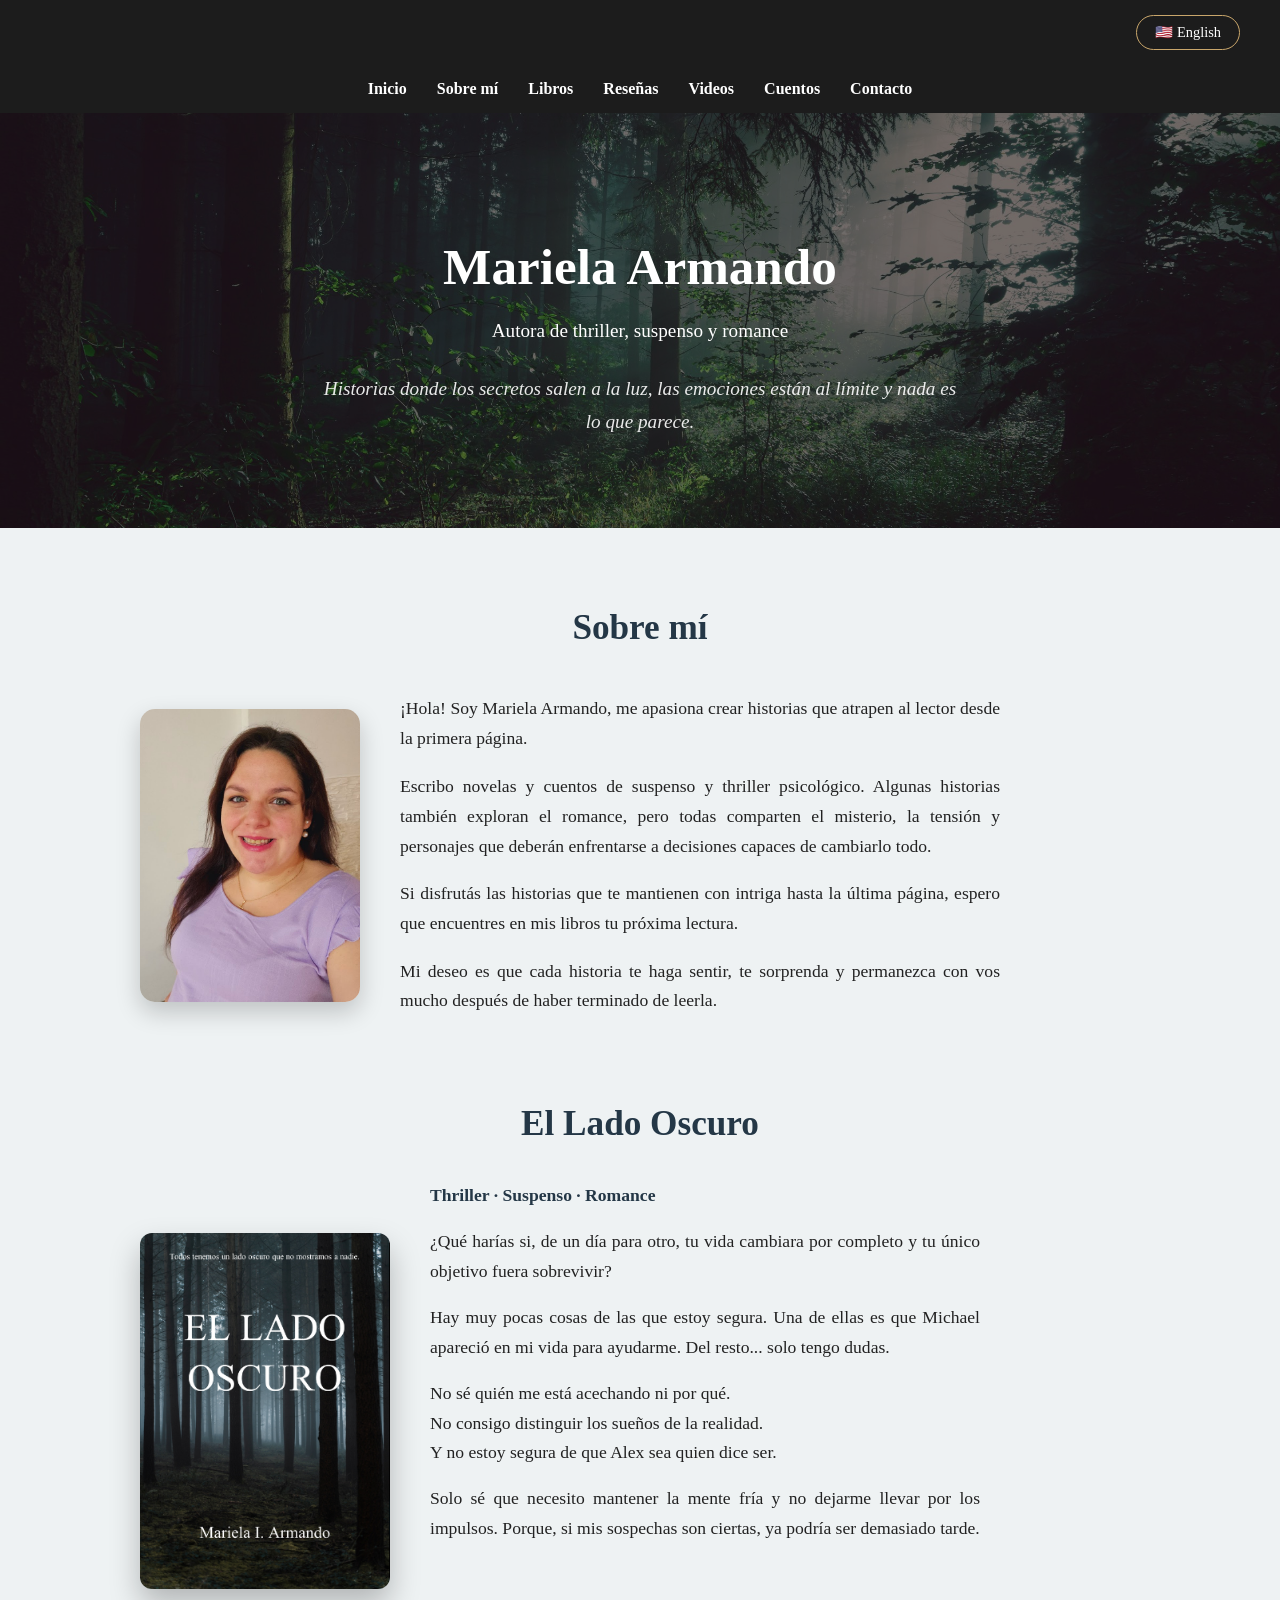
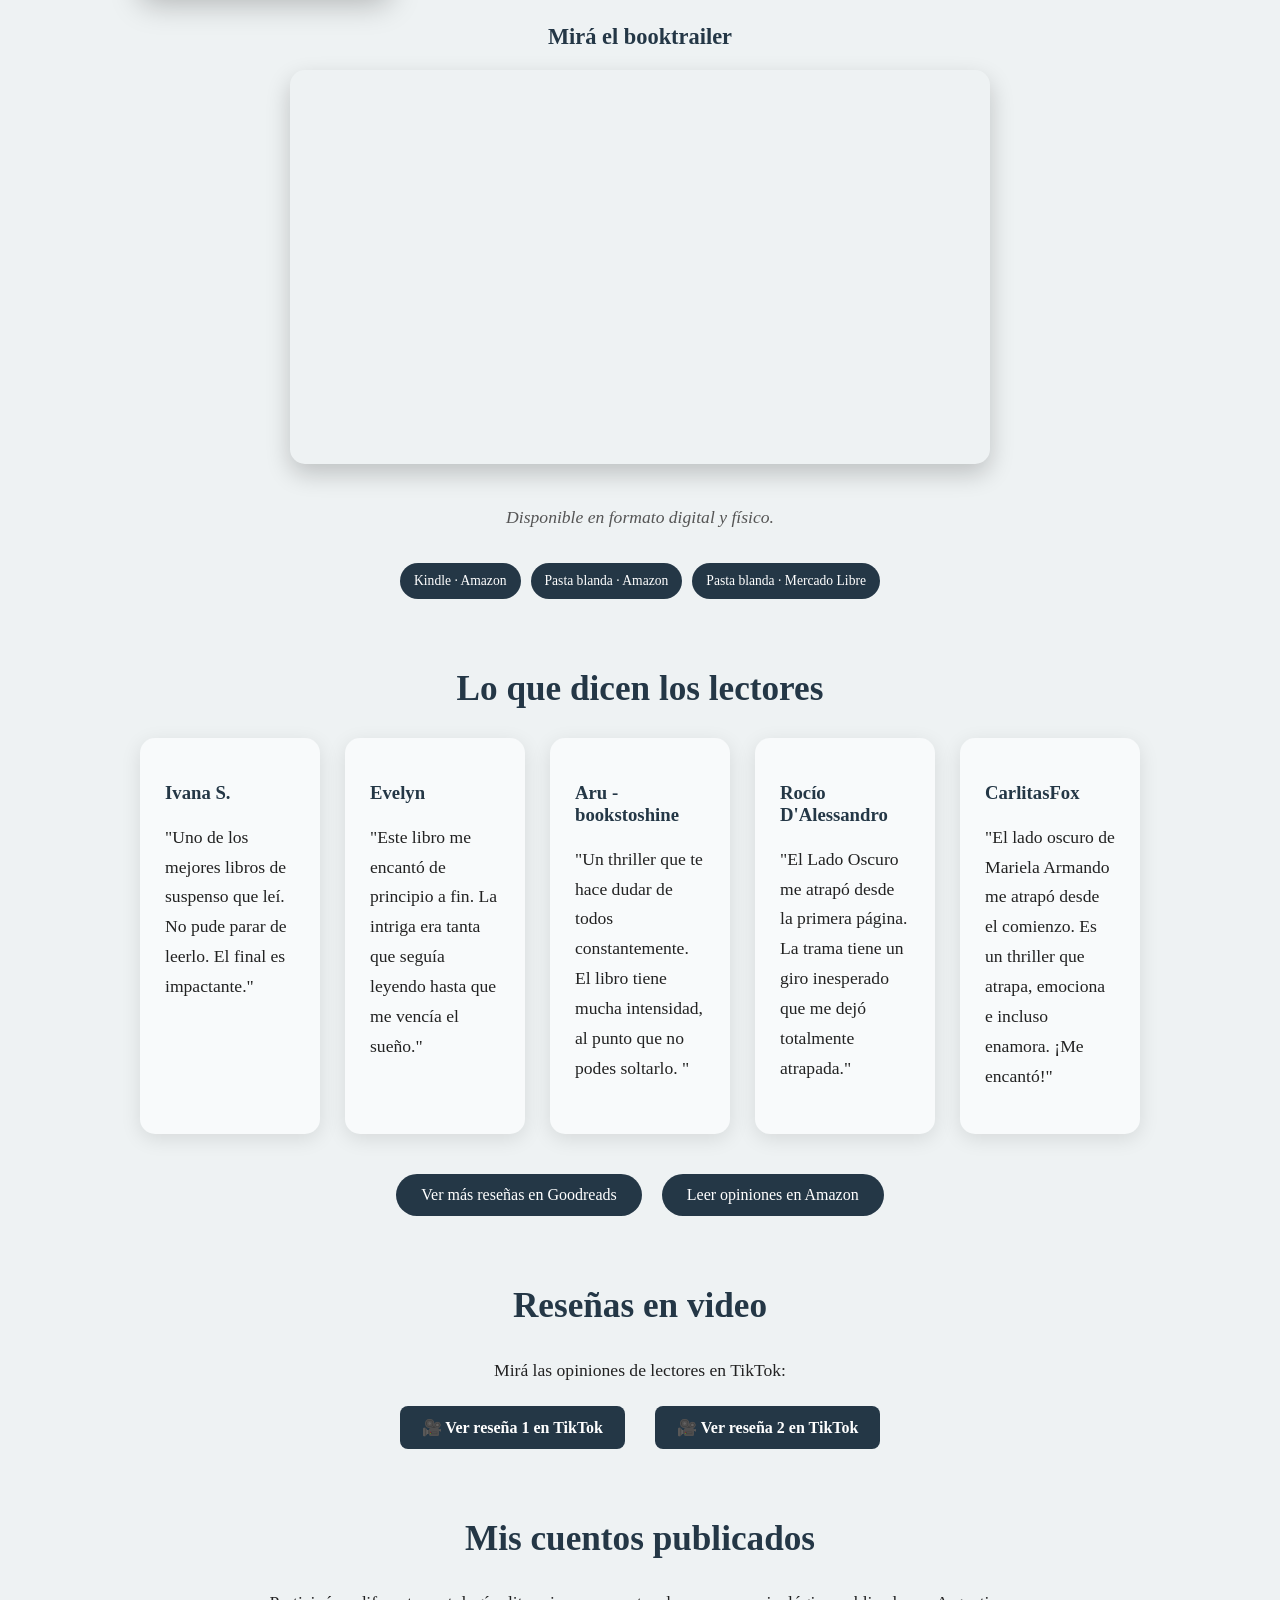
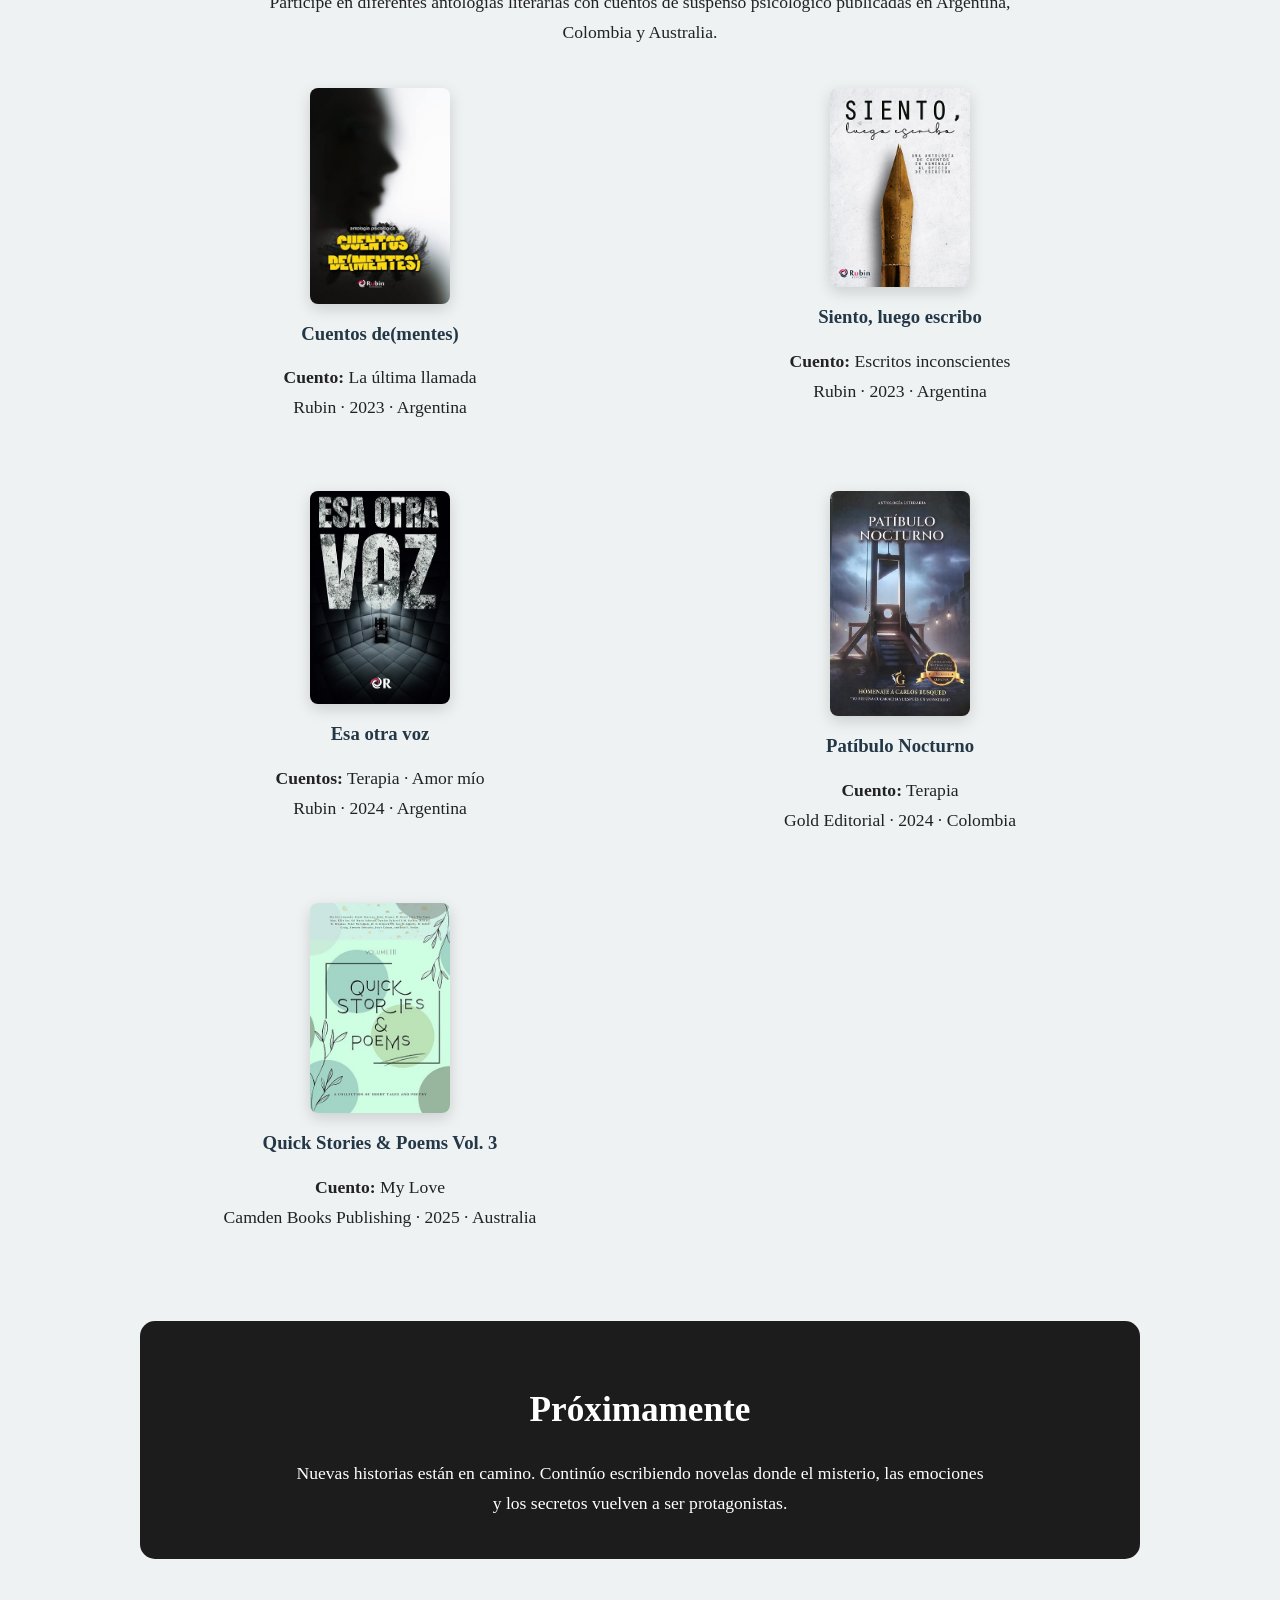
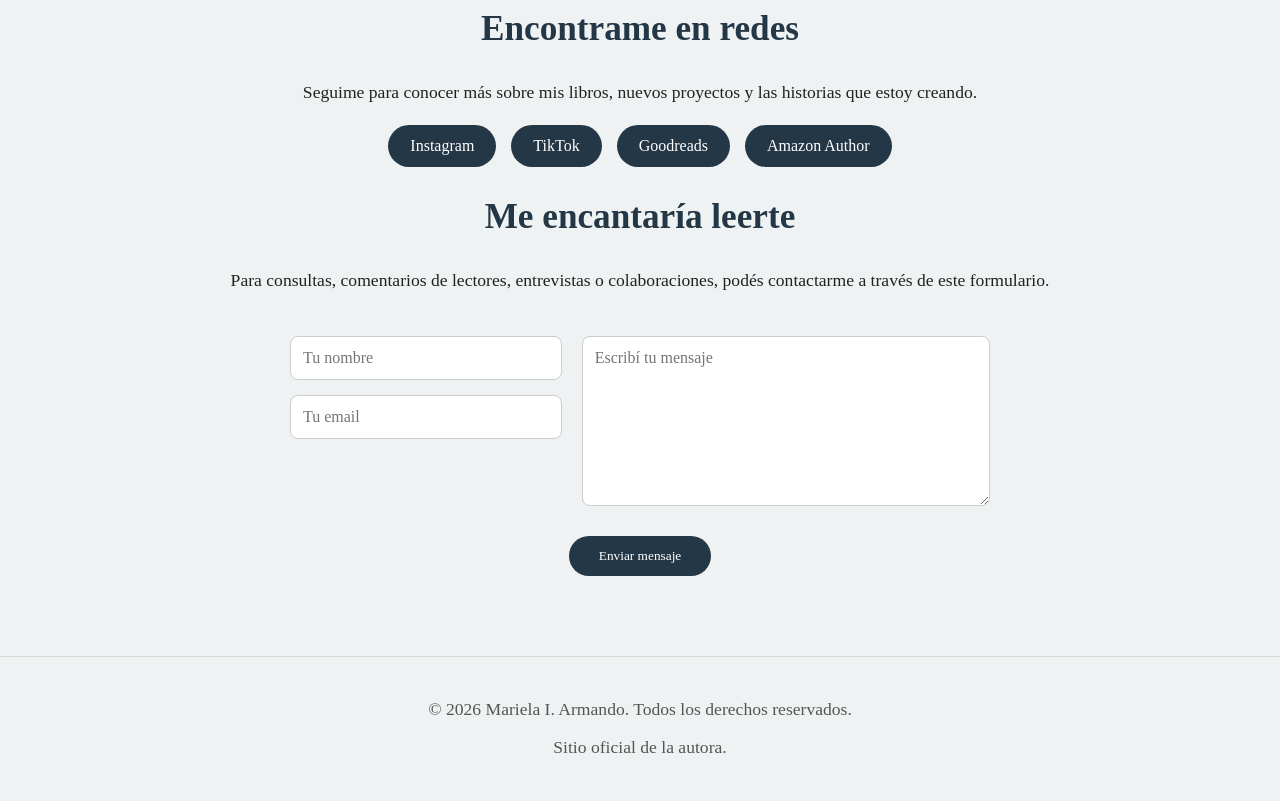
==== commit 26615c73: "Updated English reviews" ====
--- a/index.html
+++ b/index.html
@@ -273,7 +273,7 @@
             <h3>Aru - bookstoshine</h3>
 
             <p>
-                "Un thriller que te hace dudar de todos constantemente. El libro tierne mucha intensidad, al punto que no podes soltarlo.
+                "Un thriller que te hace dudar de todos constantemente. El libro tiene mucha intensidad, al punto que no podes soltarlo.
 "
             </p>
 
